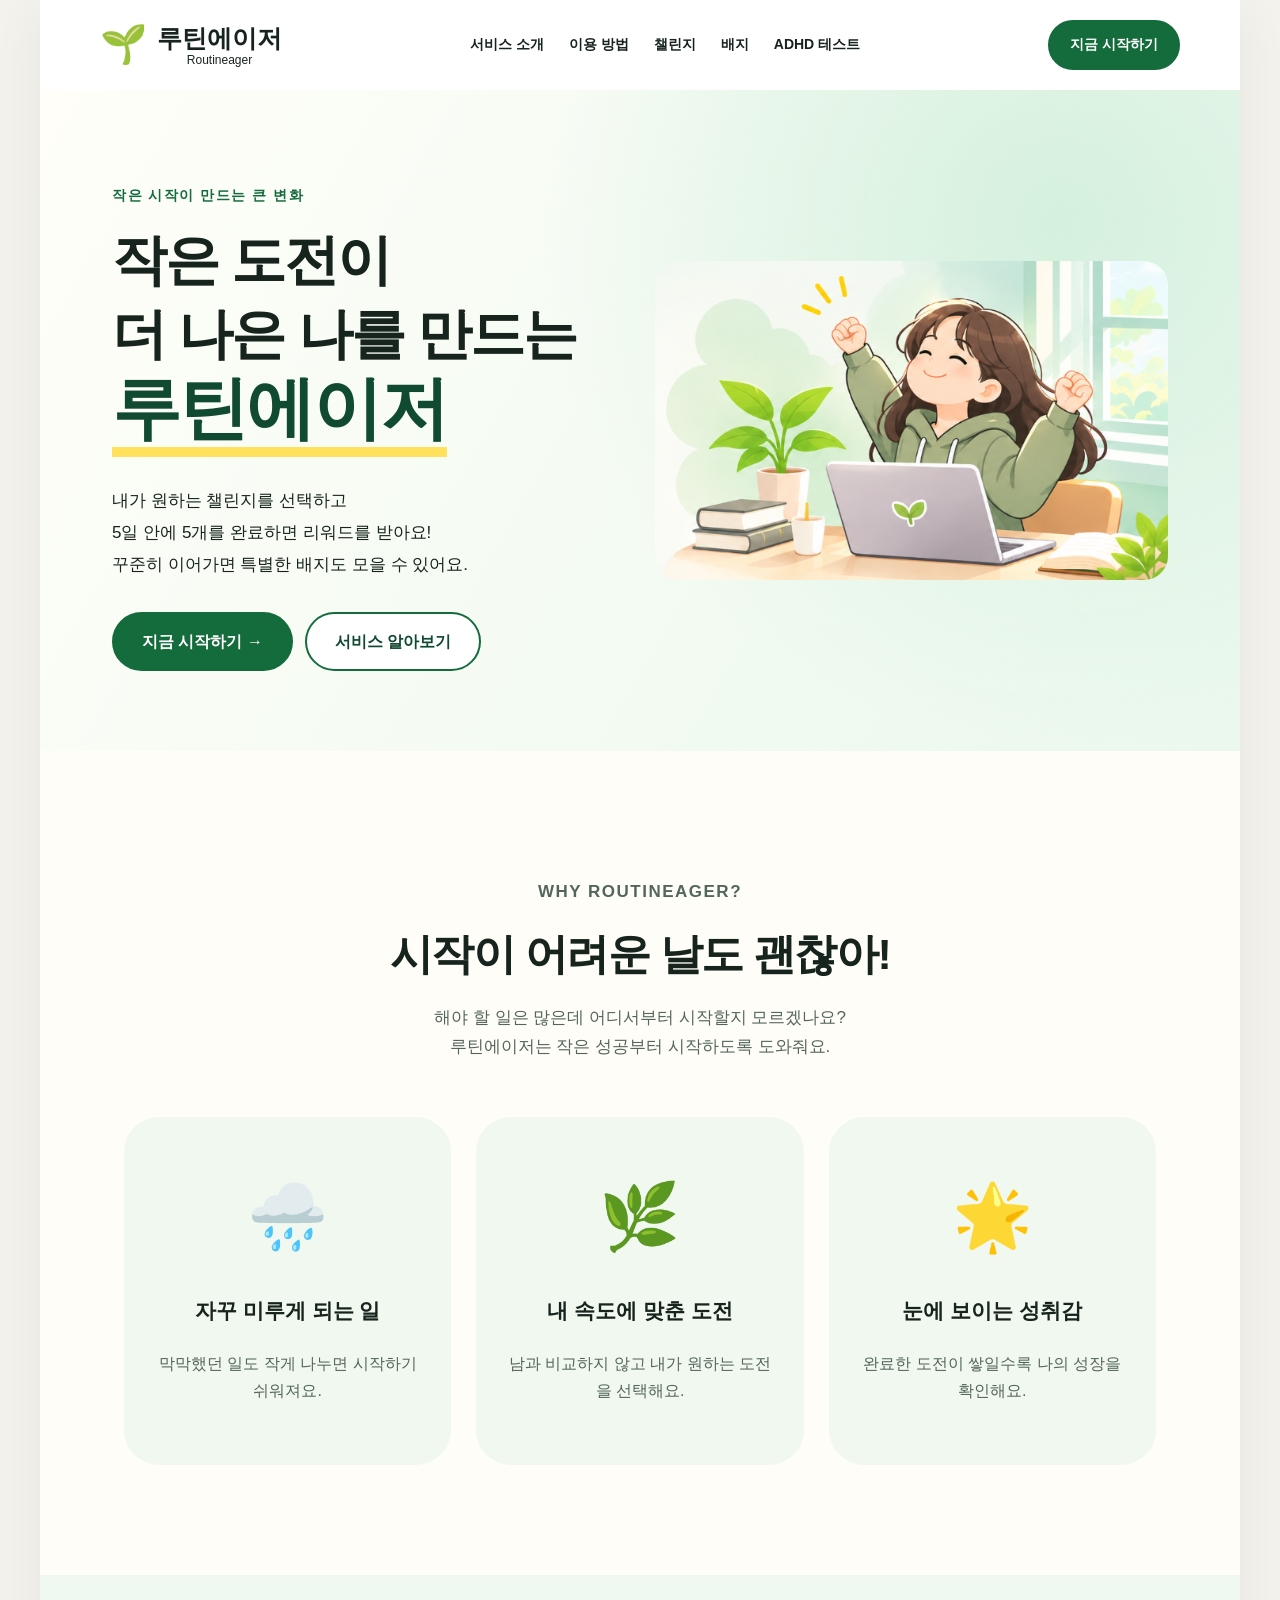
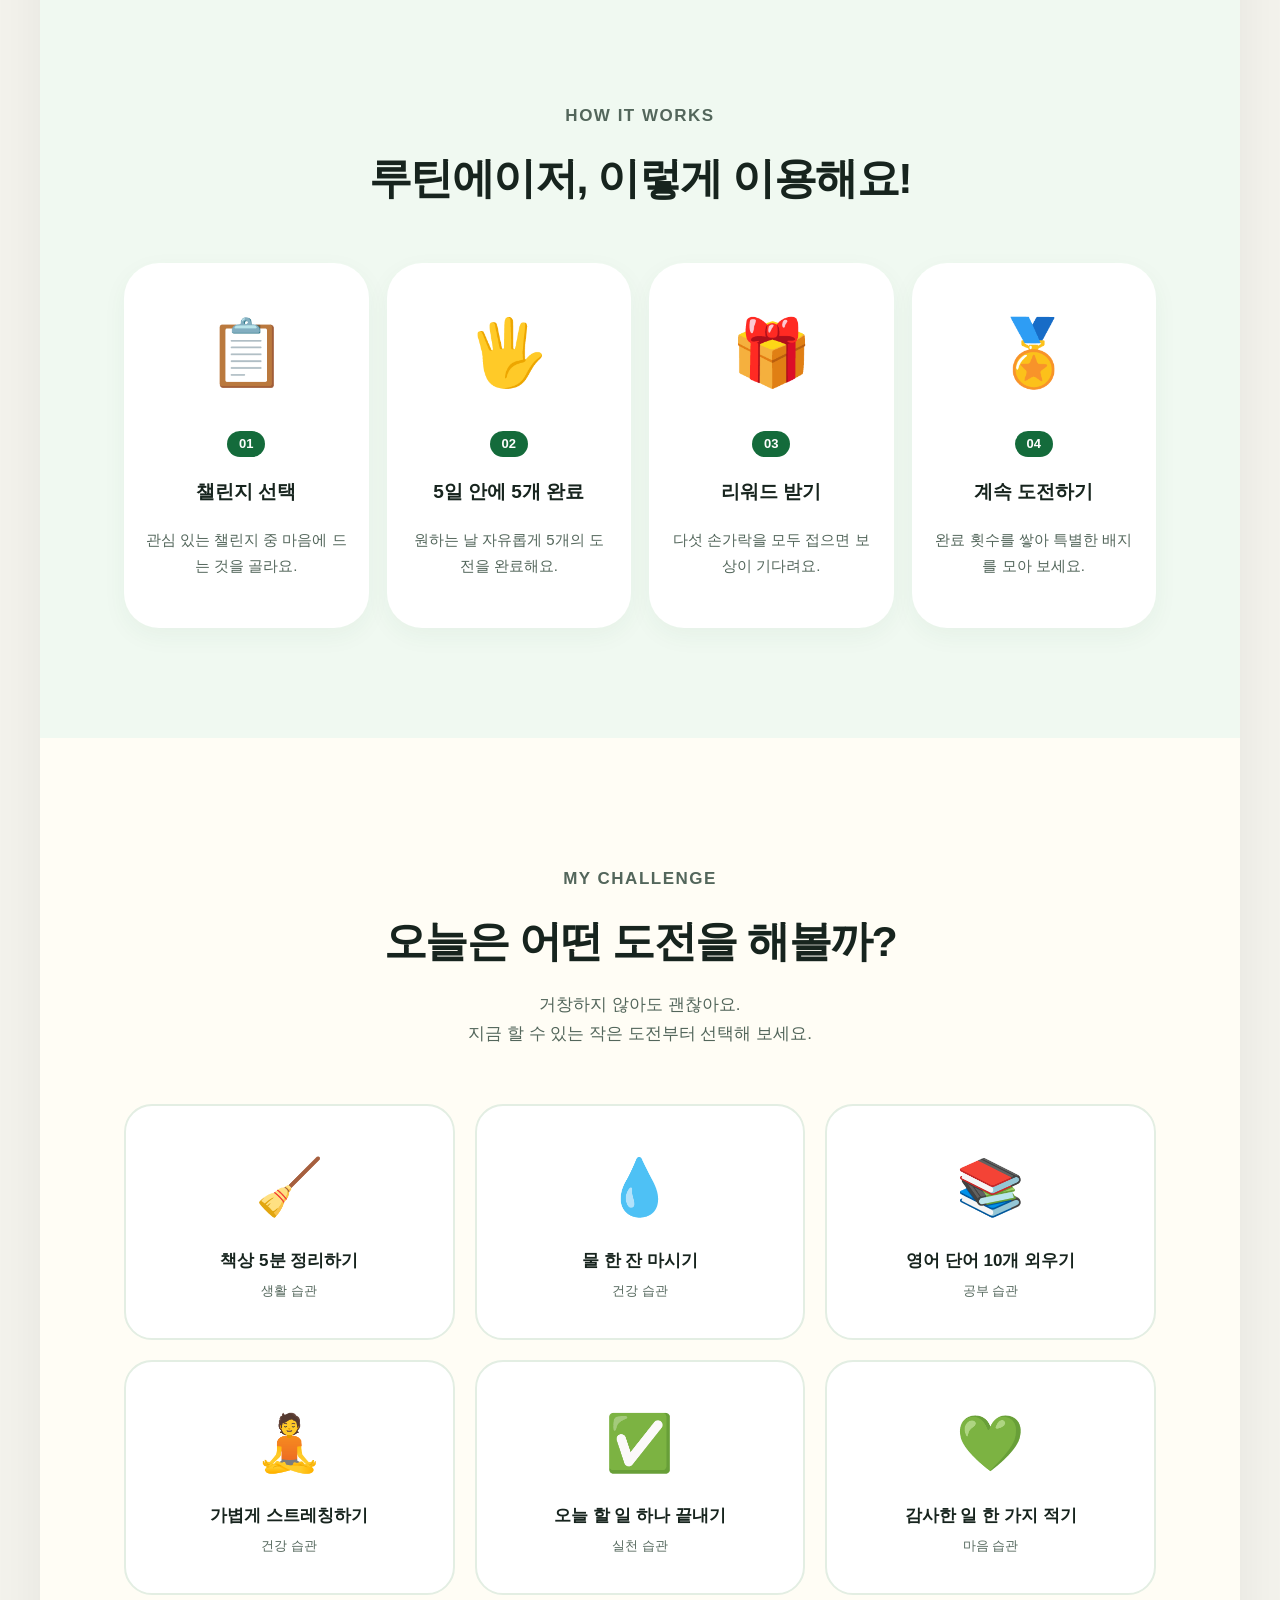
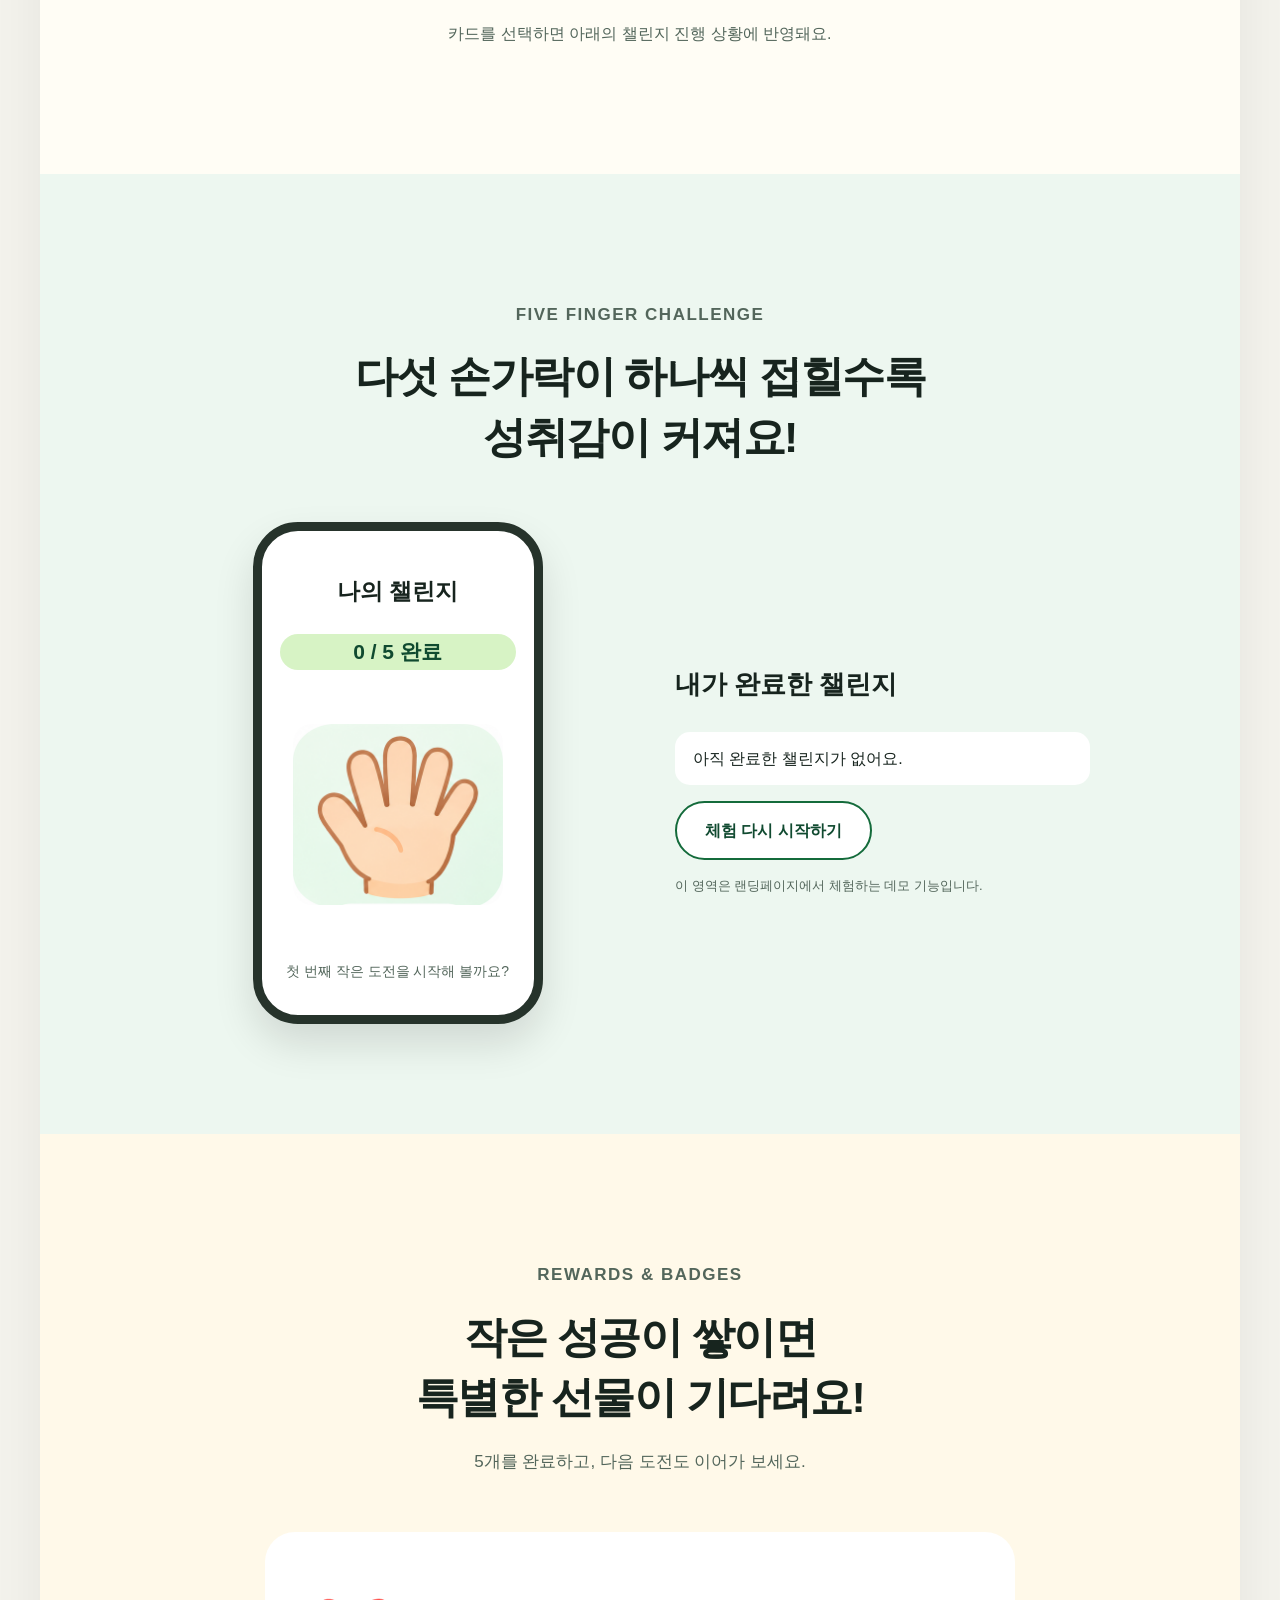
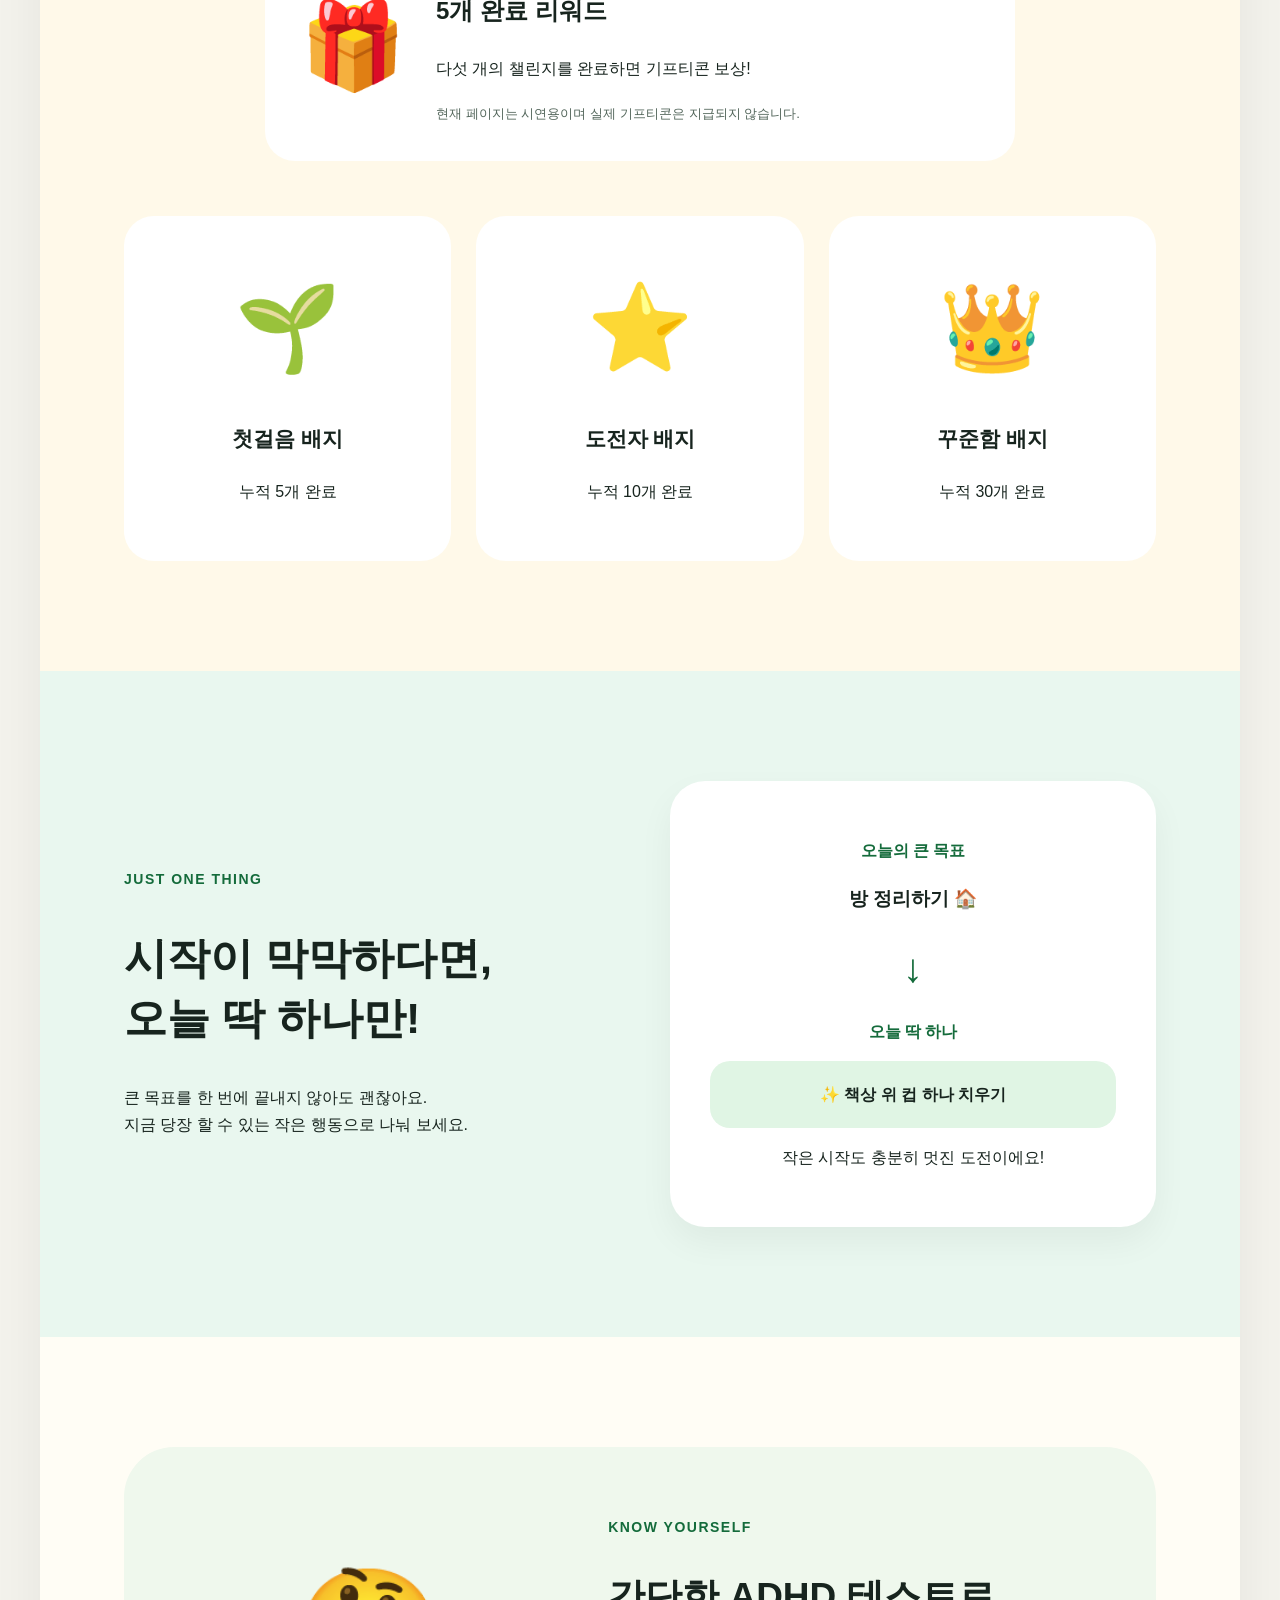
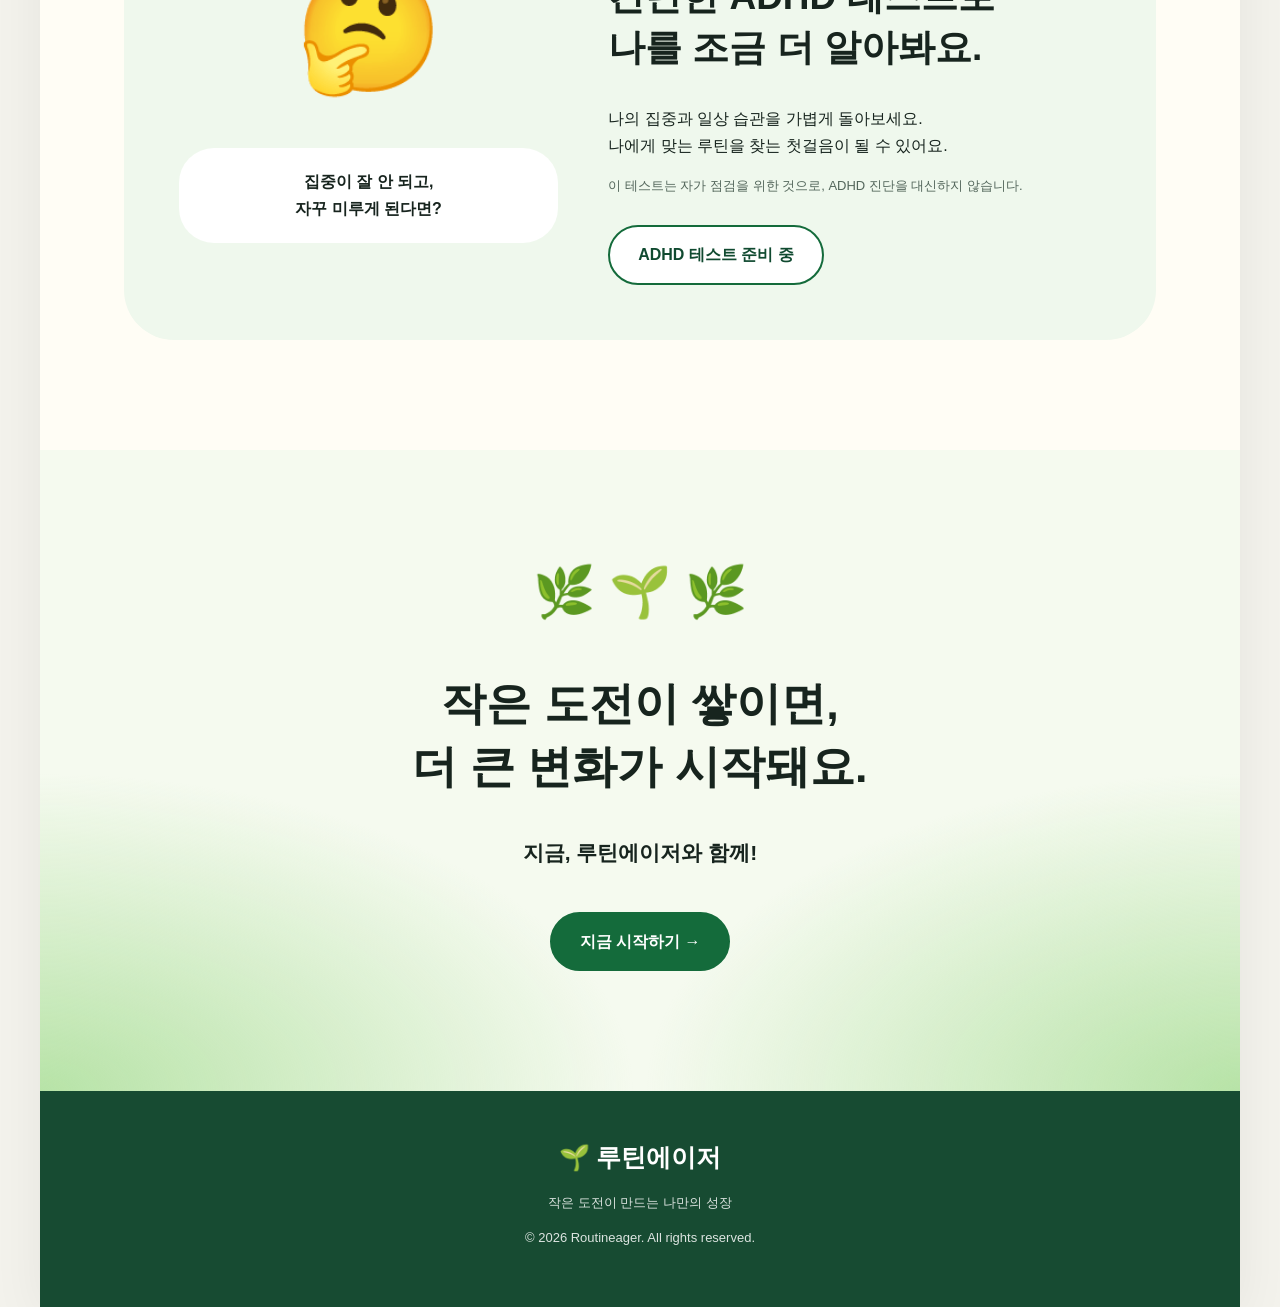
==== index.html @ 87c00291 "Initial commit - Routineager" ====
<!DOCTYPE html>
<html lang="ko">
<head>
  <meta charset="UTF-8">
  <meta name="viewport" content="width=device-width, initial-scale=1.0">
  <meta name="theme-color" content="#e7f6e9">
  <meta name="description" content="루틴에이저와 함께 작은 도전 5개로 나만의 성취를 시작해 보세요.">
  <title>루틴에이저 | 작은 도전이 만드는 변화</title>
  <link rel="stylesheet" href="style.css">
  <script src="script.js" defer></script>

  <style>
    /* 메인 캐릭터 이미지 */
    .hero-image {
      display: block;
      width: 100%;
      max-width: 520px;
      height: auto;
      object-fit: contain;
      border-radius: 24px;
    }
  </style>
</head>

<body>
  <!-- 상단 메뉴 -->
  <header class="site-header">
    <a href="#home" class="logo">
      <span class="logo-icon">🌱</span>
      <span>루틴에이저<small>Routineager</small></span>
    </a>

    <nav aria-label="주요 메뉴">
      <a href="#about">서비스 소개</a>
      <a href="#how">이용 방법</a>
      <a href="#challenge">챌린지</a>
      <a href="#reward">배지</a>
      <a href="#test">ADHD 테스트</a>
    </nav>

    <a href="#challenge" class="btn btn-primary">
      지금 시작하기
    </a>
  </header>

  <main>
    <!-- 1. 메인 화면 -->
    <section id="home" class="hero">
      <div class="hero-content">
        <p class="eyebrow">작은 시작이 만드는 큰 변화</p>

        <h1>
          작은 도전이<br>
          더 나은 나를 만드는<br>
          <strong>루틴에이저</strong>
        </h1>

        <p class="hero-description">
          내가 원하는 챌린지를 선택하고<br>
          5일 안에 5개를 완료하면 리워드를 받아요!<br>
          꾸준히 이어가면 특별한 배지도 모을 수 있어요.
        </p>

        <div class="hero-buttons">
          <a href="#challenge" class="btn btn-primary">
            지금 시작하기 →
          </a>
          <a href="#about" class="btn btn-outline">
            서비스 알아보기
          </a>
        </div>
      </div>

      <!-- 오른쪽 캐릭터 이미지 -->
      <div class="hero-art">
        <img
          src="hero.png"
          alt="노트북 앞에서 두 팔을 들고 기뻐하는 루틴에이저 캐릭터"
          class="hero-image"
        >
      </div>
    </section>

    <!-- 2. 공감과 서비스 소개 -->
    <section id="about" class="section about-section">
      <div class="section-heading">
        <p class="eyebrow">WHY ROUTINEAGER?</p>
        <h2>시작이 어려운 날도 괜찮아!</h2>
        <p>
          해야 할 일은 많은데 어디서부터 시작할지 모르겠나요?<br>
          루틴에이저는 작은 성공부터 시작하도록 도와줘요.
        </p>
      </div>

      <div class="feature-grid">
        <article class="feature-card">
          <span class="feature-icon">🌧️</span>
          <h3>자꾸 미루게 되는 일</h3>
          <p>막막했던 일도 작게 나누면 시작하기 쉬워져요.</p>
        </article>

        <article class="feature-card">
          <span class="feature-icon">🌿</span>
          <h3>내 속도에 맞춘 도전</h3>
          <p>남과 비교하지 않고 내가 원하는 도전을 선택해요.</p>
        </article>

        <article class="feature-card">
          <span class="feature-icon">🌟</span>
          <h3>눈에 보이는 성취감</h3>
          <p>완료한 도전이 쌓일수록 나의 성장을 확인해요.</p>
        </article>
      </div>
    </section>

    <!-- 3. 이용 방법 -->
    <section id="how" class="section how-section">
      <div class="section-heading">
        <p class="eyebrow">HOW IT WORKS</p>
        <h2>루틴에이저, 이렇게 이용해요!</h2>
      </div>

      <div class="steps-grid">
        <article class="step-card">
          <span class="step-icon">📋</span>
          <span class="step-number">01</span>
          <h3>챌린지 선택</h3>
          <p>관심 있는 챌린지 중 마음에 드는 것을 골라요.</p>
        </article>

        <article class="step-card">
          <span class="step-icon">🖐️</span>
          <span class="step-number">02</span>
          <h3>5일 안에 5개 완료</h3>
          <p>원하는 날 자유롭게 5개의 도전을 완료해요.</p>
        </article>

        <article class="step-card">
          <span class="step-icon">🎁</span>
          <span class="step-number">03</span>
          <h3>리워드 받기</h3>
          <p>다섯 손가락을 모두 접으면 보상이 기다려요.</p>
        </article>

        <article class="step-card">
          <span class="step-icon">🏅</span>
          <span class="step-number">04</span>
          <h3>계속 도전하기</h3>
          <p>완료 횟수를 쌓아 특별한 배지를 모아 보세요.</p>
        </article>
      </div>
    </section>

    <!-- 4. 챌린지 선택 -->
    <section id="challenge" class="section challenge-section">
      <div class="section-heading">
        <p class="eyebrow">MY CHALLENGE</p>
        <h2>오늘은 어떤 도전을 해볼까?</h2>
        <p>
          거창하지 않아도 괜찮아요.<br>
          지금 할 수 있는 작은 도전부터 선택해 보세요.
        </p>
      </div>

      <div class="challenge-grid" id="challenge-list">
        <button class="challenge-card" data-challenge="책상 5분 정리하기" aria-pressed="false">
          <span>🧹</span>
          <strong>책상 5분 정리하기</strong>
          <small>생활 습관</small>
        </button>

        <button class="challenge-card" data-challenge="물 한 잔 마시기" aria-pressed="false">
          <span>💧</span>
          <strong>물 한 잔 마시기</strong>
          <small>건강 습관</small>
        </button>

        <button class="challenge-card" data-challenge="영어 단어 10개 외우기" aria-pressed="false">
          <span>📚</span>
          <strong>영어 단어 10개 외우기</strong>
          <small>공부 습관</small>
        </button>

        <button class="challenge-card" data-challenge="가볍게 스트레칭하기" aria-pressed="false">
          <span>🧘</span>
          <strong>가볍게 스트레칭하기</strong>
          <small>건강 습관</small>
        </button>

        <button class="challenge-card" data-challenge="오늘 할 일 하나 끝내기" aria-pressed="false">
          <span>✅</span>
          <strong>오늘 할 일 하나 끝내기</strong>
          <small>실천 습관</small>
        </button>

        <button class="challenge-card" data-challenge="감사한 일 한 가지 적기" aria-pressed="false">
          <span>💚</span>
          <strong>감사한 일 한 가지 적기</strong>
          <small>마음 습관</small>
        </button>
      </div>

      <p class="challenge-hint">
        카드를 선택하면 아래의 챌린지 진행 상황에 반영돼요.
      </p>
    </section>

    <!-- 5. 다섯 손가락 진행 체험 -->
    <section id="progress-section" class="section progress-section">
      <div class="section-heading">
        <p class="eyebrow">FIVE FINGER CHALLENGE</p>
        <h2>
          다섯 손가락이 하나씩 접힐수록<br>
          성취감이 커져요!
        </h2>
      </div>

      <div class="progress-layout">
        <div class="phone-mockup">
          <div class="phone-screen">
            <h3>나의 챌린지</h3>

            <div class="progress-pill" id="progress">
              0 / 5 완료
            </div>

  <div class="finger-display" id="hand">
  <img
    src="hand-0.png"
    alt="손가락 다섯 개가 펴진 손"
    id="hand-image"
  >
</div>

            <p id="progress-message">
              첫 번째 작은 도전을 시작해 볼까요?
            </p>
          </div>
        </div>

        <div class="progress-details">
          <h3>내가 완료한 챌린지</h3>

          <ul id="completed-list" aria-live="polite">
            <li class="empty-message">
              아직 완료한 챌린지가 없어요.
            </li>
          </ul>

          <button id="reset-btn" class="btn btn-outline">
            체험 다시 시작하기
          </button>

          <p class="demo-note">
            이 영역은 랜딩페이지에서 체험하는 데모 기능입니다.
          </p>
        </div>
      </div>
    </section>

    <!-- 6. 리워드와 배지 -->
    <section id="reward" class="section reward-section">
      <div class="section-heading">
        <p class="eyebrow">REWARDS & BADGES</p>
        <h2>
          작은 성공이 쌓이면<br>
          특별한 선물이 기다려요!
        </h2>
        <p>5개를 완료하고, 다음 도전도 이어가 보세요.</p>
      </div>

      <div class="reward-highlight">
        <span class="reward-gift">🎁</span>

        <div>
          <h3>5개 완료 리워드</h3>
          <p>다섯 개의 챌린지를 완료하면 기프티콘 보상!</p>
          <small>
            현재 페이지는 시연용이며 실제 기프티콘은 지급되지 않습니다.
          </small>
        </div>
      </div>

      <div class="badge-grid">
        <article class="badge-card">
          <span>🌱</span>
          <h3>첫걸음 배지</h3>
          <p>누적 5개 완료</p>
        </article>

        <article class="badge-card">
          <span>⭐</span>
          <h3>도전자 배지</h3>
          <p>누적 10개 완료</p>
        </article>

        <article class="badge-card">
          <span>👑</span>
          <h3>꾸준함 배지</h3>
          <p>누적 30개 완료</p>
        </article>
      </div>
    </section>

    <!-- 7. 오늘 딱 하나 -->
    <section id="one-thing" class="section one-thing-section">
      <div class="one-thing-layout">
        <div>
          <p class="eyebrow">JUST ONE THING</p>
          <h2>
            시작이 막막하다면,<br>
            오늘 딱 하나만!
          </h2>
          <p>
            큰 목표를 한 번에 끝내지 않아도 괜찮아요.<br>
            지금 당장 할 수 있는 작은 행동으로 나눠 보세요.
          </p>
        </div>

        <div class="one-thing-card">
          <p class="task-label">오늘의 큰 목표</p>
          <h3>방 정리하기 🏠</h3>
          <div class="task-arrow">↓</div>
          <p class="task-label">오늘 딱 하나</p>

          <div class="tiny-task">
            ✨ 책상 위 컵 하나 치우기
          </div>

          <p>작은 시작도 충분히 멋진 도전이에요!</p>
        </div>
      </div>
    </section>

    <!-- 8. ADHD 테스트 -->
    <section id="test" class="section test-section">
      <div class="test-layout">
        <div class="test-character">
          <span>🤔</span>
          <p>
            집중이 잘 안 되고,<br>
            자꾸 미루게 된다면?
          </p>
        </div>

        <div class="test-content">
          <p class="eyebrow">KNOW YOURSELF</p>
          <h2>
            간단한 ADHD 테스트로<br>
            나를 조금 더 알아봐요.
          </h2>
          <p>
            나의 집중과 일상 습관을 가볍게 돌아보세요.<br>
            나에게 맞는 루틴을 찾는 첫걸음이 될 수 있어요.
          </p>

          <p class="test-notice">
            이 테스트는 자가 점검을 위한 것으로,
            ADHD 진단을 대신하지 않습니다.
          </p>

          <span class="btn btn-outline test-placeholder">
            ADHD 테스트 준비 중
          </span>
        </div>
      </div>
    </section>

    <!-- 9. 마지막 시작하기 -->
    <section id="start" class="final-cta">
      <div class="final-decoration">🌿 🌱 🌿</div>

      <h2>
        작은 도전이 쌓이면,<br>
        더 큰 변화가 시작돼요.
      </h2>

      <p>지금, 루틴에이저와 함께!</p>

      <a href="#challenge" class="btn btn-primary">
        지금 시작하기 →
      </a>
    </section>
  </main>


<!-- 챌린지 완료 축하 팝업 -->
<div id="success-modal" class="modal-overlay" hidden>
  <div class="success-modal">
    <div class="success-emoji">🎉🎁🎉</div>
    <h2>5개 챌린지 성공!</h2>
    <p>
      작은 도전 5개를 모두 완료했어요.<br>
      오늘의 성취를 축하해요!
    </p>
    <div class="success-badge">
      🏅 첫 번째 성공 배지 획득!
    </div>
    <p class="reward-notice">
      ※ 현재는 체험용 화면으로,
      실제 기프티콘은 지급되지 않아요.
    </p>
    <button id="close-modal" type="button">
      정말 잘했어요!
    </button>
  </div>
</div>


  <footer class="site-footer">
    <div class="footer-brand">🌱 루틴에이저</div>
    <p>작은 도전이 만드는 나만의 성장</p>
    <p>© 2026 Routineager. All rights reserved.</p>
  </footer>

</body>
</html>
---- style.css ----
/* ===== 기본 설정 ===== */
:root {
  --green: #146b3b;
  --green-dark: #104a30;
  --mint: #e7f6e9;
  --cream: #fffdf5;
  --text: #17241e;
  --muted: #53665b;
}

* {
  box-sizing: border-box;
}

html {
  scroll-behavior: smooth;
  background: #f3f2ec;
}

body {
  width: calc(100% - 48px);
  max-width: 1200px;
  margin: 0 auto;
  background: white;
  color: var(--text);
  font-family: "Apple SD Gothic Neo", "Malgun Gothic", sans-serif;
  line-height: 1.7;
  box-shadow: 0 10px 50px rgba(0, 0, 0, 0.06);
}

a {
  color: inherit;
  text-decoration: none;
}

button {
  font: inherit;
}

section {
  scroll-margin-top: 90px;
}

/* ===== 공통 요소 ===== */
.section {
  padding: 110px 7%;
}

.section-heading {
  text-align: center;
  margin-bottom: 55px;
}

.section-heading h2 {
  font-size: clamp(28px, 3.5vw, 43px);
  line-height: 1.4;
  margin: 10px 0 20px;
  letter-spacing: -1.5px;
}

.section-heading p {
  color: var(--muted);
  font-size: 17px;
}

.eyebrow {
  color: var(--green);
  font-size: 14px;
  font-weight: 800;
  letter-spacing: 1.5px;
}

.btn {
  display: inline-flex;
  justify-content: center;
  align-items: center;
  padding: 14px 28px;
  border-radius: 40px;
  font-size: 16px;
  font-weight: 800;
  transition: 0.2s;
  cursor: pointer;
}

.btn-primary {
  background: var(--green);
  color: white;
  border: 2px solid var(--green);
}

.btn-primary:hover {
  background: var(--green-dark);
  transform: translateY(-2px);
}

.btn-outline {
  background: white;
  color: var(--green-dark);
  border: 2px solid var(--green);
}

.btn-outline:hover {
  background: var(--mint);
}

/* ===== 상단 메뉴 ===== */
.site-header {
  display: flex;
  align-items: center;
  justify-content: space-between;
  gap: 24px;
  padding: 20px 5%;
  background: white;
}

.logo {
  display: flex;
  align-items: center;
  gap: 10px;
  font-size: 25px;
  font-weight: 900;
  line-height: 1.2;
  white-space: nowrap;
}

.logo-icon {
  font-size: 38px;
}

.logo small {
  display: block;
  font-size: 12px;
  text-align: center;
  font-weight: 500;
}

.site-header nav {
  display: flex;
  gap: 25px;
}

.site-header nav a {
  font-size: 14px;
  font-weight: 700;
}

.site-header nav a:hover {
  color: var(--green);
}

.site-header .btn {
  padding: 11px 20px;
  font-size: 14px;
  white-space: nowrap;
}

/* ===== 메인 히어로 ===== */
.hero {
  display: grid;
  grid-template-columns: 1fr 1fr;
  align-items: center;
  gap: 30px;
  min-height: 650px;
  padding: 80px 6%;
  background:
    radial-gradient(circle at 85% 20%, #d5f0de, transparent 45%),
    linear-gradient(120deg, #fffef9, #eaf8ed);
  overflow: hidden;
}

.hero h1 {
  font-size: clamp(35px, 4.3vw, 58px);
  line-height: 1.35;
  letter-spacing: -2px;
  margin: 15px 0 28px;
}

.hero h1 strong {
  display: inline-block;
  color: var(--green-dark);
  font-size: 1.25em;
  border-bottom: 10px solid #ffe15c;
  line-height: 1.1;
}

.hero-description {
  font-size: 17px;
  line-height: 1.9;
}

.hero-buttons {
  display: flex;
  gap: 12px;
  flex-wrap: wrap;
  margin-top: 30px;
}

.hero-art {
  display: flex;
  justify-content: center;
  align-items: center;
}

/* 메인 캐릭터 이미지 */
.hero-image {
  display: block;
  width: 100%;
  max-width: 520px;
  height: auto;
  object-fit: contain;
  border-radius: 24px;
}

/* ===== 공감과 소개 ===== */
.about-section {
  background: #fffdf8;
}

.feature-grid {
  display: grid;
  grid-template-columns: repeat(3, 1fr);
  gap: 25px;
}

.feature-card {
  background: #f1f8ef;
  border-radius: 35px;
  padding: 45px 25px;
  text-align: center;
}

.feature-icon {
  display: block;
  font-size: 65px;
  margin-bottom: 20px;
}

.feature-card h3 {
  font-size: 21px;
}

.feature-card p {
  color: var(--muted);
}

/* ===== 이용 방법 ===== */
.how-section {
  background: #f0f9f1;
}

.steps-grid {
  display: grid;
  grid-template-columns: repeat(4, 1fr);
  gap: 18px;
}

.step-card {
  background: white;
  padding: 35px 20px;
  border-radius: 35px;
  text-align: center;
  box-shadow: 0 8px 25px rgba(31, 90, 55, 0.05);
}

.step-icon {
  display: block;
  font-size: 65px;
  margin-bottom: 20px;
}

.step-number {
  display: inline-block;
  background: var(--green);
  color: white;
  border-radius: 30px;
  padding: 2px 12px;
  font-size: 13px;
  font-weight: bold;
}

.step-card h3 {
  font-size: 19px;
}

.step-card p {
  color: var(--muted);
  font-size: 15px;
}

/* ===== 챌린지 선택 ===== */
.challenge-section {
  background: #fffdf5;
}

.challenge-grid {
  display: grid;
  grid-template-columns: repeat(3, 1fr);
  gap: 20px;
}

.challenge-card {
  border: 2px solid #e3eee3;
  border-radius: 28px;
  background: white;
  padding: 35px 20px;
  text-align: center;
  cursor: pointer;
  transition: 0.2s;
  color: var(--text);
}

.challenge-card:hover {
  transform: translateY(-5px);
  border-color: var(--green);
  box-shadow: 0 10px 25px rgba(20, 107, 59, 0.08);
}

.challenge-card span {
  display: block;
  font-size: 55px;
  margin-bottom: 12px;
}

.challenge-card strong {
  display: block;
  font-size: 17px;
}

.challenge-card small {
  color: var(--muted);
}

.challenge-card.completed {
  background: #d9f4df;
  border-color: var(--green);
}

.challenge-card.completed::after {
  content: "✓ 완료";
  display: block;
  margin-top: 10px;
  color: var(--green);
  font-weight: bold;
}

.challenge-hint {
  text-align: center;
  color: var(--muted);
  margin-top: 25px;
}

/* ===== 손가락 진행 체험 ===== */
.progress-section {
  background: #edf7f0;
}

.progress-layout {
  display: grid;
  grid-template-columns: 1fr 1fr;
  gap: 70px;
  align-items: center;
  max-width: 900px;
  margin: 0 auto;
}

.phone-mockup {
  width: 290px;
  max-width: 100%;
  min-height: 500px;
  margin: 0 auto;
  border: 9px solid #26332b;
  border-radius: 45px;
  background: white;
  padding: 18px;
  box-shadow: 0 20px 40px rgba(0, 0, 0, 0.12);
}

.phone-screen {
  text-align: center;
}

.phone-screen h3 {
  font-size: 23px;
}

.progress-pill {
  background: #d7f3c5;
  color: var(--green-dark);
  border-radius: 25px;
  font-size: 21px;
  font-weight: 800;
}

/* 손 이미지 표시 */
.finger-display {
  display: flex;
  justify-content: center;
  align-items: center;
  height: 250px;
  margin: 20px auto;
}

#hand-image {
  display: block;
  width: 100%;
  max-width: 210px;
  height: auto;
  border-radius: 20px;
  transition: opacity 0.2s ease;
}

#progress-message {
  font-size: 14px;
  color: var(--muted);
}

.progress-details h3 {
  font-size: 26px;
}

#completed-list {
  list-style: none;
  padding: 0;
}

#completed-list li {
  background: white;
  border-radius: 15px;
  padding: 13px 18px;
  margin-bottom: 10px;
}

#completed-list li:not(.empty-message)::before {
  content: "✅ ";
}

.demo-note {
  color: var(--muted);
  font-size: 13px;
  margin-top: 15px;
}

/* ===== 리워드 ===== */
.reward-section {
  background: #fff9e9;
}

.reward-highlight {
  display: flex;
  align-items: center;
  gap: 30px;
  max-width: 750px;
  margin: 0 auto 55px;
  padding: 35px;
  background: white;
  border-radius: 30px;
}

.reward-gift {
  font-size: 85px;
}

.reward-highlight h3 {
  font-size: 24px;
}

.reward-highlight small {
  color: var(--muted);
}

.badge-grid {
  display: grid;
  grid-template-columns: repeat(3, 1fr);
  gap: 25px;
}

.badge-card {
  text-align: center;
  background: white;
  padding: 40px 20px;
  border-radius: 30px;
}

.badge-card span {
  display: block;
  font-size: 85px;
}

.badge-card h3 {
  font-size: 21px;
}

/* ===== 오늘 딱 하나 ===== */
.one-thing-section {
  background: #e9f7ef;
}

.one-thing-layout {
  display: grid;
  grid-template-columns: 1fr 1fr;
  gap: 60px;
  align-items: center;
}

.one-thing-layout h2 {
  font-size: clamp(30px, 3.5vw, 43px);
  line-height: 1.4;
}

.one-thing-card {
  background: white;
  padding: 40px;
  border-radius: 35px;
  text-align: center;
  box-shadow: 0 15px 35px rgba(0, 0, 0, 0.05);
}

.task-label {
  color: var(--green);
  font-weight: bold;
}

.task-arrow {
  font-size: 40px;
  color: var(--green);
}

.tiny-task {
  background: #e0f5e4;
  padding: 20px;
  border-radius: 20px;
  font-weight: bold;
}

/* ===== ADHD 테스트 ===== */
.test-section {
  background: #fffdf5;
}

.test-layout {
  display: grid;
  grid-template-columns: 1fr 1.3fr;
  gap: 50px;
  align-items: center;
  background: #eff8ed;
  padding: 55px;
  border-radius: 50px;
}

.test-character {
  text-align: center;
}

.test-character span {
  font-size: 120px;
}

.test-character p {
  background: white;
  border-radius: 35px;
  padding: 20px;
  font-weight: bold;
}

.test-content h2 {
  font-size: clamp(27px, 3vw, 37px);
  line-height: 1.4;
}

.test-notice {
  color: var(--muted);
  font-size: 13px;
}

.test-placeholder {
  margin-top: 15px;
  cursor: default;
}

/* ===== 마지막 시작하기 ===== */
.final-cta {
  text-align: center;
  padding: 100px 20px 120px;
  background:
    radial-gradient(ellipse at bottom left, #b7e3a7, transparent 35%),
    radial-gradient(ellipse at bottom right, #b7e3a7, transparent 35%),
    #f5faef;
}

.final-cta h2 {
  font-size: clamp(30px, 4vw, 45px);
  line-height: 1.4;
}

.final-cta p {
  font-size: 21px;
  font-weight: bold;
}

.final-decoration {
  font-size: 50px;
  margin-bottom: 25px;
}

.final-cta .btn {
  margin-top: 20px;
}

/* ===== 푸터 ===== */
.site-footer {
  background: #174b32;
  color: white;
  text-align: center;
  padding: 45px 20px;
}

.footer-brand {
  font-size: 25px;
  font-weight: 900;
}

.site-footer p {
  font-size: 13px;
  opacity: 0.85;
}

/* ===== 태블릿 ===== */
@media (max-width: 950px) {
  .site-header {
    flex-wrap: wrap;
    justify-content: center;
  }

  .site-header nav {
    flex-wrap: wrap;
    justify-content: center;
  }

  .hero {
    grid-template-columns: 1fr;
    text-align: center;
  }

  .hero-buttons {
    justify-content: center;
  }

  .hero-art {
    max-width: 480px;
    margin: 0 auto;
  }

  .steps-grid {
    grid-template-columns: repeat(2, 1fr);
  }

  .feature-grid {
    grid-template-columns: repeat(2, 1fr);
  }
}

/* ===== 스마트폰 ===== */
@media (max-width: 600px) {
  body {
    width: 100%;
    box-shadow: none;
  }

  .section {
    padding: 75px 6%;
  }

  .site-header {
    padding: 18px 5%;
  }

  .site-header nav {
    gap: 12px;
  }

  .site-header nav a {
    font-size: 12px;
  }

  .hero {
    padding: 70px 6%;
    min-height: auto;
  }

  .hero h1 {
    font-size: 34px;
  }

  .hero-description {
    font-size: 15px;
  }

  .feature-grid,
  .steps-grid,
  .challenge-grid,
  .badge-grid,
  .progress-layout,
  .one-thing-layout,
  .test-layout {
    grid-template-columns: 1fr;
  }

  .progress-layout {
    gap: 35px;
  }

  .reward-highlight {
    flex-direction: column;
    text-align: center;
  }

  .test-layout {
    padding: 30px 20px;
    gap: 20px;
  }

  .one-thing-card {
    padding: 30px 20px;
  }

  .final-cta {
    padding: 80px 6%;
  }
}


/* ===== 챌린지 성공 축하 팝업 ===== */

.modal-overlay {
  position: fixed;
  inset: 0;
  background: rgba(20, 40, 30, 0.55);
  display: flex;
  justify-content: center;
  align-items: center;
  padding: 20px;
  z-index: 1000;
}

/* 숨겨진 상태에서는 표시하지 않기 */
.modal-overlay[hidden] {
  display: none;
}

.success-modal {
  width: 100%;
  max-width: 420px;
  padding: 45px 30px;
  background: #ffffff;
  border-radius: 35px;
  text-align: center;
  box-shadow: 0 20px 60px rgba(0, 0, 0, 0.2);
  animation: modalAppear 0.4s ease;
}

.success-emoji {
  font-size: 55px;
  margin-bottom: 15px;
}

.success-modal h2 {
  color: #146b3b;
  font-size: 29px;
  margin-bottom: 15px;
}

.success-modal p {
  color: #53665b;
  line-height: 1.8;
}

.success-badge {
  background: #e4f6e7;
  color: #146b3b;
  padding: 18px;
  border-radius: 18px;
  font-weight: bold;
  margin: 25px 0;
}

.success-modal .reward-notice {
  font-size: 12px;
  color: #888888;
}

#close-modal {
  background: #146b3b;
  color: white;
  border: none;
  border-radius: 30px;
  padding: 15px 30px;
  margin-top: 15px;
  font-size: 16px;
  font-weight: bold;
  cursor: pointer;
}

#close-modal:hover {
  background: #104a30;
}

@keyframes modalAppear {
  from {
    opacity: 0;
    transform: translateY(25px) scale(0.95);
  }

  to {
    opacity: 1;
    transform: translateY(0) scale(1);
  }
}
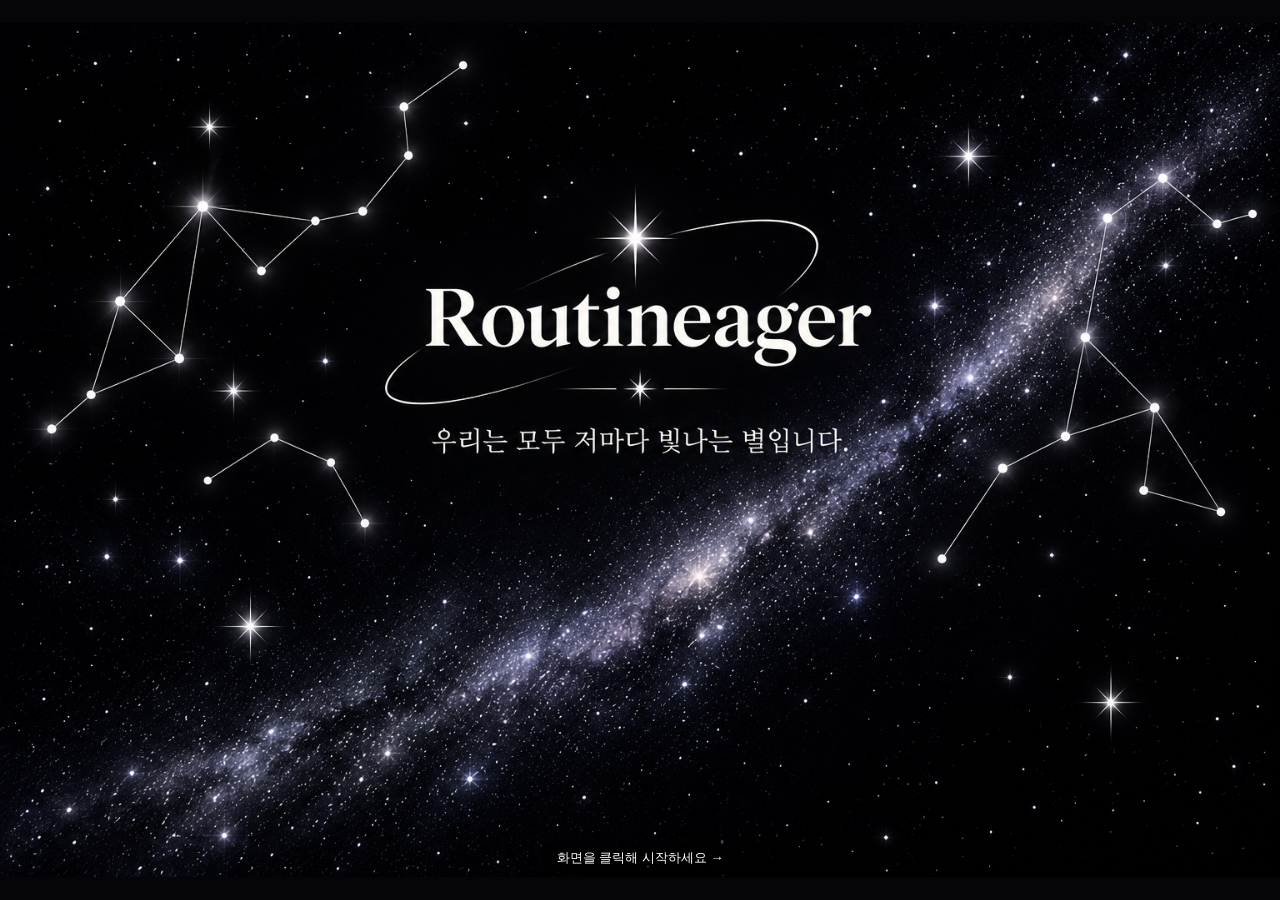
==== commit bc732b44: "Add starry intro and redesign landing page" ====
--- a/index.html
+++ b/index.html
@@ -4,415 +4,71 @@
 <head>
   <meta charset="UTF-8">
   <meta name="viewport" content="width=device-width, initial-scale=1.0">
-  <meta name="theme-color" content="#e7f6e9">
-  <meta name="description" content="루틴에이저와 함께 작은 도전 5개로 나만의 성취를 시작해 보세요.">
-  <title>루틴에이저 | 작은 도전이 만드는 변화</title>
-  <link rel="stylesheet" href="style.css">
-  <script src="script.js" defer></script>
+  <title>Routineager | 우리는 모두 저마다 빛나는 별입니다</title>
 
   <style>
-    /* 메인 캐릭터 이미지 */
-    .hero-image {
+    * {
+      box-sizing: border-box;
+    }
+
+    body {
+      margin: 0;
+      background: #050508;
+    }
+
+    .intro {
+      display: block;
+      position: relative;
+      width: 100%;
+      min-height: 100vh;
+      min-height: 100dvh;
+      background: #050508;
+      cursor: pointer;
+      text-decoration: none;
+    }
+
+    .intro img {
       display: block;
       width: 100%;
-      max-width: 520px;
-      height: auto;
+      height: 100vh;
+      height: 100dvh;
       object-fit: contain;
-      border-radius: 24px;
+    }
+
+    .intro-guide {
+      position: absolute;
+      bottom: 25px;
+      left: 50%;
+      transform: translateX(-50%);
+      padding: 8px 16px;
+      border-radius: 30px;
+      background: rgba(0, 0, 0, 0.65);
+      color: white;
+      font-size: 13px;
+      white-space: nowrap;
+      font-family: sans-serif;
+    }
+
+    .intro:focus-visible {
+      outline: 3px solid white;
+      outline-offset: -6px;
     }
   </style>
 </head>
 
 <body>
-  <!-- 상단 메뉴 -->
-  <header class="site-header">
-    <a href="#home" class="logo">
-      <span class="logo-icon">🌱</span>
-      <span>루틴에이저<small>Routineager</small></span>
-    </a>
+  <a href="landing.html"
+     class="intro"
+     aria-label="루틴에이저 랜딩페이지로 이동하기">
 
-    <nav aria-label="주요 메뉴">
-      <a href="#about">서비스 소개</a>
-      <a href="#how">이용 방법</a>
-      <a href="#challenge">챌린지</a>
-      <a href="#reward">배지</a>
-      <a href="#test">ADHD 테스트</a>
-    </nav>
+    <img
+      src="intro-bg.png"
+      alt="별자리와 은하수 속 Routineager. 우리는 모두 저마다 빛나는 별입니다."
+    >
 
-    <a href="#challenge" class="btn btn-primary">
-      지금 시작하기
-    </a>
-  </header>
-
-  <main>
-    <!-- 1. 메인 화면 -->
-    <section id="home" class="hero">
-      <div class="hero-content">
-        <p class="eyebrow">작은 시작이 만드는 큰 변화</p>
-
-        <h1>
-          작은 도전이<br>
-          더 나은 나를 만드는<br>
-          <strong>루틴에이저</strong>
-        </h1>
-
-        <p class="hero-description">
-          내가 원하는 챌린지를 선택하고<br>
-          5일 안에 5개를 완료하면 리워드를 받아요!<br>
-          꾸준히 이어가면 특별한 배지도 모을 수 있어요.
-        </p>
-
-        <div class="hero-buttons">
-          <a href="#challenge" class="btn btn-primary">
-            지금 시작하기 →
-          </a>
-          <a href="#about" class="btn btn-outline">
-            서비스 알아보기
-          </a>
-        </div>
-      </div>
-
-      <!-- 오른쪽 캐릭터 이미지 -->
-      <div class="hero-art">
-        <img
-          src="hero.png"
-          alt="노트북 앞에서 두 팔을 들고 기뻐하는 루틴에이저 캐릭터"
-          class="hero-image"
-        >
-      </div>
-    </section>
-
-    <!-- 2. 공감과 서비스 소개 -->
-    <section id="about" class="section about-section">
-      <div class="section-heading">
-        <p class="eyebrow">WHY ROUTINEAGER?</p>
-        <h2>시작이 어려운 날도 괜찮아!</h2>
-        <p>
-          해야 할 일은 많은데 어디서부터 시작할지 모르겠나요?<br>
-          루틴에이저는 작은 성공부터 시작하도록 도와줘요.
-        </p>
-      </div>
-
-      <div class="feature-grid">
-        <article class="feature-card">
-          <span class="feature-icon">🌧️</span>
-          <h3>자꾸 미루게 되는 일</h3>
-          <p>막막했던 일도 작게 나누면 시작하기 쉬워져요.</p>
-        </article>
-
-        <article class="feature-card">
-          <span class="feature-icon">🌿</span>
-          <h3>내 속도에 맞춘 도전</h3>
-          <p>남과 비교하지 않고 내가 원하는 도전을 선택해요.</p>
-        </article>
-
-        <article class="feature-card">
-          <span class="feature-icon">🌟</span>
-          <h3>눈에 보이는 성취감</h3>
-          <p>완료한 도전이 쌓일수록 나의 성장을 확인해요.</p>
-        </article>
-      </div>
-    </section>
-
-    <!-- 3. 이용 방법 -->
-    <section id="how" class="section how-section">
-      <div class="section-heading">
-        <p class="eyebrow">HOW IT WORKS</p>
-        <h2>루틴에이저, 이렇게 이용해요!</h2>
-      </div>
-
-      <div class="steps-grid">
-        <article class="step-card">
-          <span class="step-icon">📋</span>
-          <span class="step-number">01</span>
-          <h3>챌린지 선택</h3>
-          <p>관심 있는 챌린지 중 마음에 드는 것을 골라요.</p>
-        </article>
-
-        <article class="step-card">
-          <span class="step-icon">🖐️</span>
-          <span class="step-number">02</span>
-          <h3>5일 안에 5개 완료</h3>
-          <p>원하는 날 자유롭게 5개의 도전을 완료해요.</p>
-        </article>
-
-        <article class="step-card">
-          <span class="step-icon">🎁</span>
-          <span class="step-number">03</span>
-          <h3>리워드 받기</h3>
-          <p>다섯 손가락을 모두 접으면 보상이 기다려요.</p>
-        </article>
-
-        <article class="step-card">
-          <span class="step-icon">🏅</span>
-          <span class="step-number">04</span>
-          <h3>계속 도전하기</h3>
-          <p>완료 횟수를 쌓아 특별한 배지를 모아 보세요.</p>
-        </article>
-      </div>
-    </section>
-
-    <!-- 4. 챌린지 선택 -->
-    <section id="challenge" class="section challenge-section">
-      <div class="section-heading">
-        <p class="eyebrow">MY CHALLENGE</p>
-        <h2>오늘은 어떤 도전을 해볼까?</h2>
-        <p>
-          거창하지 않아도 괜찮아요.<br>
-          지금 할 수 있는 작은 도전부터 선택해 보세요.
-        </p>
-      </div>
-
-      <div class="challenge-grid" id="challenge-list">
-        <button class="challenge-card" data-challenge="책상 5분 정리하기" aria-pressed="false">
-          <span>🧹</span>
-          <strong>책상 5분 정리하기</strong>
-          <small>생활 습관</small>
-        </button>
-
-        <button class="challenge-card" data-challenge="물 한 잔 마시기" aria-pressed="false">
-          <span>💧</span>
-          <strong>물 한 잔 마시기</strong>
-          <small>건강 습관</small>
-        </button>
-
-        <button class="challenge-card" data-challenge="영어 단어 10개 외우기" aria-pressed="false">
-          <span>📚</span>
-          <strong>영어 단어 10개 외우기</strong>
-          <small>공부 습관</small>
-        </button>
-
-        <button class="challenge-card" data-challenge="가볍게 스트레칭하기" aria-pressed="false">
-          <span>🧘</span>
-          <strong>가볍게 스트레칭하기</strong>
-          <small>건강 습관</small>
-        </button>
-
-        <button class="challenge-card" data-challenge="오늘 할 일 하나 끝내기" aria-pressed="false">
-          <span>✅</span>
-          <strong>오늘 할 일 하나 끝내기</strong>
-          <small>실천 습관</small>
-        </button>
-
-        <button class="challenge-card" data-challenge="감사한 일 한 가지 적기" aria-pressed="false">
-          <span>💚</span>
-          <strong>감사한 일 한 가지 적기</strong>
-          <small>마음 습관</small>
-        </button>
-      </div>
-
-      <p class="challenge-hint">
-        카드를 선택하면 아래의 챌린지 진행 상황에 반영돼요.
-      </p>
-    </section>
-
-    <!-- 5. 다섯 손가락 진행 체험 -->
-    <section id="progress-section" class="section progress-section">
-      <div class="section-heading">
-        <p class="eyebrow">FIVE FINGER CHALLENGE</p>
-        <h2>
-          다섯 손가락이 하나씩 접힐수록<br>
-          성취감이 커져요!
-        </h2>
-      </div>
-
-      <div class="progress-layout">
-        <div class="phone-mockup">
-          <div class="phone-screen">
-            <h3>나의 챌린지</h3>
-
-            <div class="progress-pill" id="progress">
-              0 / 5 완료
-            </div>
-
-  <div class="finger-display" id="hand">
-  <img
-    src="hand-0.png"
-    alt="손가락 다섯 개가 펴진 손"
-    id="hand-image"
-  >
-</div>
-
-            <p id="progress-message">
-              첫 번째 작은 도전을 시작해 볼까요?
-            </p>
-          </div>
-        </div>
-
-        <div class="progress-details">
-          <h3>내가 완료한 챌린지</h3>
-
-          <ul id="completed-list" aria-live="polite">
-            <li class="empty-message">
-              아직 완료한 챌린지가 없어요.
-            </li>
-          </ul>
-
-          <button id="reset-btn" class="btn btn-outline">
-            체험 다시 시작하기
-          </button>
-
-          <p class="demo-note">
-            이 영역은 랜딩페이지에서 체험하는 데모 기능입니다.
-          </p>
-        </div>
-      </div>
-    </section>
-
-    <!-- 6. 리워드와 배지 -->
-    <section id="reward" class="section reward-section">
-      <div class="section-heading">
-        <p class="eyebrow">REWARDS & BADGES</p>
-        <h2>
-          작은 성공이 쌓이면<br>
-          특별한 선물이 기다려요!
-        </h2>
-        <p>5개를 완료하고, 다음 도전도 이어가 보세요.</p>
-      </div>
-
-      <div class="reward-highlight">
-        <span class="reward-gift">🎁</span>
-
-        <div>
-          <h3>5개 완료 리워드</h3>
-          <p>다섯 개의 챌린지를 완료하면 기프티콘 보상!</p>
-          <small>
-            현재 페이지는 시연용이며 실제 기프티콘은 지급되지 않습니다.
-          </small>
-        </div>
-      </div>
-
-      <div class="badge-grid">
-        <article class="badge-card">
-          <span>🌱</span>
-          <h3>첫걸음 배지</h3>
-          <p>누적 5개 완료</p>
-        </article>
-
-        <article class="badge-card">
-          <span>⭐</span>
-          <h3>도전자 배지</h3>
-          <p>누적 10개 완료</p>
-        </article>
-
-        <article class="badge-card">
-          <span>👑</span>
-          <h3>꾸준함 배지</h3>
-          <p>누적 30개 완료</p>
-        </article>
-      </div>
-    </section>
-
-    <!-- 7. 오늘 딱 하나 -->
-    <section id="one-thing" class="section one-thing-section">
-      <div class="one-thing-layout">
-        <div>
-          <p class="eyebrow">JUST ONE THING</p>
-          <h2>
-            시작이 막막하다면,<br>
-            오늘 딱 하나만!
-          </h2>
-          <p>
-            큰 목표를 한 번에 끝내지 않아도 괜찮아요.<br>
-            지금 당장 할 수 있는 작은 행동으로 나눠 보세요.
-          </p>
-        </div>
-
-        <div class="one-thing-card">
-          <p class="task-label">오늘의 큰 목표</p>
-          <h3>방 정리하기 🏠</h3>
-          <div class="task-arrow">↓</div>
-          <p class="task-label">오늘 딱 하나</p>
-
-          <div class="tiny-task">
-            ✨ 책상 위 컵 하나 치우기
-          </div>
-
-          <p>작은 시작도 충분히 멋진 도전이에요!</p>
-        </div>
-      </div>
-    </section>
-
-    <!-- 8. ADHD 테스트 -->
-    <section id="test" class="section test-section">
-      <div class="test-layout">
-        <div class="test-character">
-          <span>🤔</span>
-          <p>
-            집중이 잘 안 되고,<br>
-            자꾸 미루게 된다면?
-          </p>
-        </div>
-
-        <div class="test-content">
-          <p class="eyebrow">KNOW YOURSELF</p>
-          <h2>
-            간단한 ADHD 테스트로<br>
-            나를 조금 더 알아봐요.
-          </h2>
-          <p>
-            나의 집중과 일상 습관을 가볍게 돌아보세요.<br>
-            나에게 맞는 루틴을 찾는 첫걸음이 될 수 있어요.
-          </p>
-
-          <p class="test-notice">
-            이 테스트는 자가 점검을 위한 것으로,
-            ADHD 진단을 대신하지 않습니다.
-          </p>
-
-          <span class="btn btn-outline test-placeholder">
-            ADHD 테스트 준비 중
-          </span>
-        </div>
-      </div>
-    </section>
-
-    <!-- 9. 마지막 시작하기 -->
-    <section id="start" class="final-cta">
-      <div class="final-decoration">🌿 🌱 🌿</div>
-
-      <h2>
-        작은 도전이 쌓이면,<br>
-        더 큰 변화가 시작돼요.
-      </h2>
-
-      <p>지금, 루틴에이저와 함께!</p>
-
-      <a href="#challenge" class="btn btn-primary">
-        지금 시작하기 →
-      </a>
-    </section>
-  </main>
-
-
-<!-- 챌린지 완료 축하 팝업 -->
-<div id="success-modal" class="modal-overlay" hidden>
-  <div class="success-modal">
-    <div class="success-emoji">🎉🎁🎉</div>
-    <h2>5개 챌린지 성공!</h2>
-    <p>
-      작은 도전 5개를 모두 완료했어요.<br>
-      오늘의 성취를 축하해요!
-    </p>
-    <div class="success-badge">
-      🏅 첫 번째 성공 배지 획득!
-    </div>
-    <p class="reward-notice">
-      ※ 현재는 체험용 화면으로,
-      실제 기프티콘은 지급되지 않아요.
-    </p>
-    <button id="close-modal" type="button">
-      정말 잘했어요!
-    </button>
-  </div>
-</div>
-
-
-  <footer class="site-footer">
-    <div class="footer-brand">🌱 루틴에이저</div>
-    <p>작은 도전이 만드는 나만의 성장</p>
-    <p>© 2026 Routineager. All rights reserved.</p>
-  </footer>
-
+    <span class="intro-guide">
+      화면을 클릭해 시작하세요 →
+    </span>
+  </a>
 </body>
 </html>
